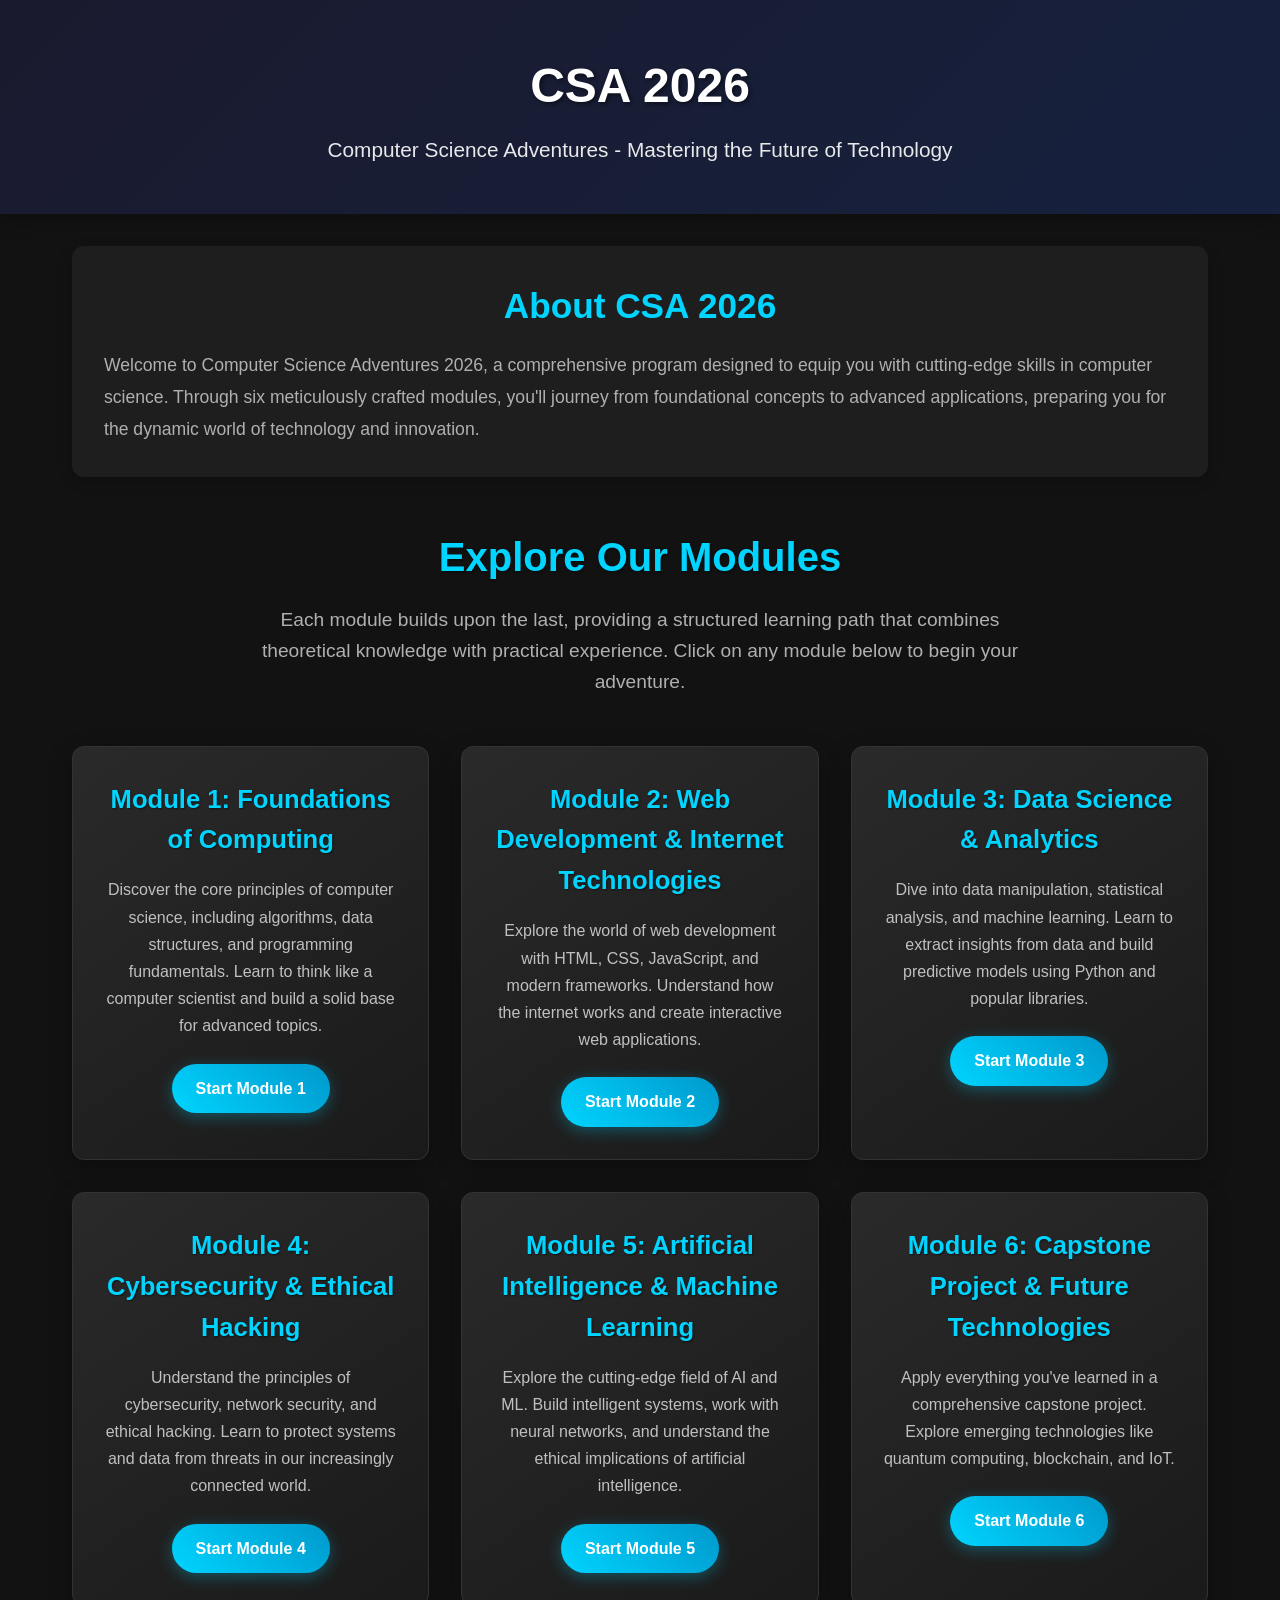
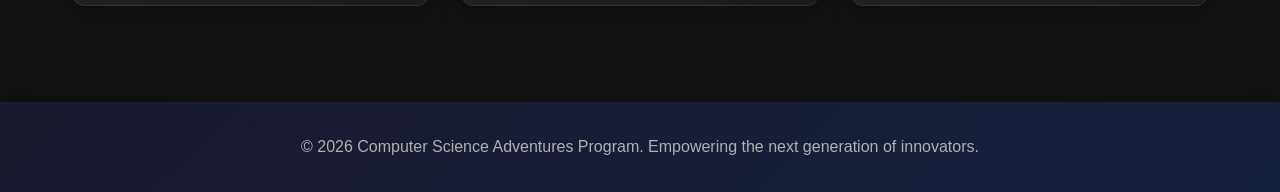
==== index.html @ fdfabc09 "Initial commit: Add landing page with dark theme and module descriptions" ====
<!DOCTYPE html>
<html lang="en">
<head>
    <meta charset="UTF-8">
    <meta name="viewport" content="width=device-width, initial-scale=1.0">
    <title>CSA 2026 - Computer Science Adventures</title>
    <link rel="stylesheet" href="styles.css">
</head>
<body>
    <header>
        <h1>CSA 2026</h1>
        <p>Computer Science Adventures - Mastering the Future of Technology</p>
    </header>
    <main>
        <section class="intro">
            <h2>About CSA 2026</h2>
            <p>Welcome to Computer Science Adventures 2026, a comprehensive program designed to equip you with cutting-edge skills in computer science. Through six meticulously crafted modules, you'll journey from foundational concepts to advanced applications, preparing you for the dynamic world of technology and innovation.</p>
        </section>
        <section class="hero">
            <h2>Explore Our Modules</h2>
            <p>Each module builds upon the last, providing a structured learning path that combines theoretical knowledge with practical experience. Click on any module below to begin your adventure.</p>
        </section>
        <section class="modules">
            <div class="module">
                <h3>Module 1: Foundations of Computing</h3>
                <p>Discover the core principles of computer science, including algorithms, data structures, and programming fundamentals. Learn to think like a computer scientist and build a solid base for advanced topics.</p>
                <a href="Content/Module 1/">Start Module 1</a>
            </div>
            <div class="module">
                <h3>Module 2: Web Development & Internet Technologies</h3>
                <p>Explore the world of web development with HTML, CSS, JavaScript, and modern frameworks. Understand how the internet works and create interactive web applications.</p>
                <a href="Content/Module 2/">Start Module 2</a>
            </div>
            <div class="module">
                <h3>Module 3: Data Science & Analytics</h3>
                <p>Dive into data manipulation, statistical analysis, and machine learning. Learn to extract insights from data and build predictive models using Python and popular libraries.</p>
                <a href="Content/Module 3/">Start Module 3</a>
            </div>
            <div class="module">
                <h3>Module 4: Cybersecurity & Ethical Hacking</h3>
                <p>Understand the principles of cybersecurity, network security, and ethical hacking. Learn to protect systems and data from threats in our increasingly connected world.</p>
                <a href="Content/Module 4/">Start Module 4</a>
            </div>
            <div class="module">
                <h3>Module 5: Artificial Intelligence & Machine Learning</h3>
                <p>Explore the cutting-edge field of AI and ML. Build intelligent systems, work with neural networks, and understand the ethical implications of artificial intelligence.</p>
                <a href="Content/Module 5/">Start Module 5</a>
            </div>
            <div class="module">
                <h3>Module 6: Capstone Project & Future Technologies</h3>
                <p>Apply everything you've learned in a comprehensive capstone project. Explore emerging technologies like quantum computing, blockchain, and IoT.</p>
                <a href="Content/Module 6/">Start Module 6</a>
            </div>
        </section>
    </main>
    <footer>
        <p>&copy; 2026 Computer Science Adventures Program. Empowering the next generation of innovators.</p>
    </footer>
</body>
</html>
---- styles.css ----
/* Basic reset */
* {
    margin: 0;
    padding: 0;
    box-sizing: border-box;
}

/* Body and general styles */
body {
    font-family: 'Arial', sans-serif;
    line-height: 1.6;
    color: #e0e0e0;
    background-color: #121212;
}

/* Header */
header {
    background: linear-gradient(135deg, #1a1a2e, #16213e);
    color: #fff;
    padding: 3rem 2rem;
    text-align: center;
    box-shadow: 0 4px 20px rgba(0, 0, 0, 0.3);
}

header h1 {
    font-size: 3rem;
    margin-bottom: 0.5rem;
    text-shadow: 2px 2px 4px rgba(0, 0, 0, 0.5);
}

header p {
    font-size: 1.3rem;
    opacity: 0.9;
}

/* Main content */
main {
    max-width: 1200px;
    margin: 0 auto;
    padding: 2rem;
}

/* Intro section */
.intro {
    background-color: #1e1e1e;
    border-radius: 12px;
    padding: 2rem;
    margin-bottom: 3rem;
    box-shadow: 0 4px 15px rgba(0, 0, 0, 0.2);
}

.intro h2 {
    color: #00d4ff;
    font-size: 2.2rem;
    margin-bottom: 1rem;
    text-align: center;
}

.intro p {
    font-size: 1.1rem;
    line-height: 1.8;
    color: #b0b0b0;
}

/* Hero section */
.hero {
    text-align: center;
    margin-bottom: 3rem;
}

.hero h2 {
    font-size: 2.5rem;
    margin-bottom: 1rem;
    color: #00d4ff;
    text-shadow: 1px 1px 3px rgba(0, 0, 0, 0.5);
}

.hero p {
    font-size: 1.2rem;
    color: #b0b0b0;
    max-width: 800px;
    margin: 0 auto;
}

/* Modules section */
.modules {
    display: flex;
    flex-wrap: wrap;
    gap: 2rem;
    justify-content: center;
}

.module {
    background: linear-gradient(145deg, #2a2a2a, #1a1a1a);
    border-radius: 12px;
    box-shadow: 0 8px 25px rgba(0, 0, 0, 0.3);
    padding: 2rem;
    flex: 1 1 350px;
    max-width: 400px;
    text-align: center;
    transition: all 0.3s ease;
    border: 1px solid #333;
}

.module:hover {
    transform: translateY(-10px);
    box-shadow: 0 12px 35px rgba(0, 212, 255, 0.2);
    border-color: #00d4ff;
}

.module h3 {
    font-size: 1.6rem;
    margin-bottom: 1rem;
    color: #00d4ff;
    text-shadow: 1px 1px 2px rgba(0, 0, 0, 0.5);
}

.module p {
    margin-bottom: 1.5rem;
    color: #c0c0c0;
    line-height: 1.7;
}

.module a {
    display: inline-block;
    background: linear-gradient(45deg, #00d4ff, #0099cc);
    color: #fff;
    padding: 0.75rem 1.5rem;
    text-decoration: none;
    border-radius: 25px;
    font-weight: bold;
    transition: all 0.3s ease;
    box-shadow: 0 4px 15px rgba(0, 212, 255, 0.3);
}

.module a:hover {
    background: linear-gradient(45deg, #0099cc, #0077aa);
    transform: scale(1.05);
    box-shadow: 0 6px 20px rgba(0, 212, 255, 0.4);
}

/* Footer */
footer {
    background: linear-gradient(135deg, #1a1a2e, #16213e);
    color: #b0b0b0;
    text-align: center;
    padding: 2rem;
    margin-top: 4rem;
    box-shadow: 0 -4px 20px rgba(0, 0, 0, 0.3);
}

footer p {
    font-size: 1rem;
}

/* Responsive design */
@media (max-width: 768px) {
    header {
        padding: 2rem 1rem;
    }

    header h1 {
        font-size: 2.5rem;
    }

    header p {
        font-size: 1.1rem;
    }

    main {
        padding: 1rem;
    }

    .intro {
        padding: 1.5rem;
    }

    .intro h2 {
        font-size: 1.8rem;
    }

    .hero h2 {
        font-size: 2rem;
    }

    .modules {
        gap: 1.5rem;
    }

    .module {
        flex: 1 1 100%;
        max-width: none;
        padding: 1.5rem;
    }

    .module h3 {
        font-size: 1.4rem;
    }
}

@media (max-width: 480px) {
    header h1 {
        font-size: 2rem;
    }

    .hero h2 {
        font-size: 1.8rem;
    }

    .module h3 {
        font-size: 1.3rem;
    }

    .module p {
        font-size: 0.95rem;
    }
}
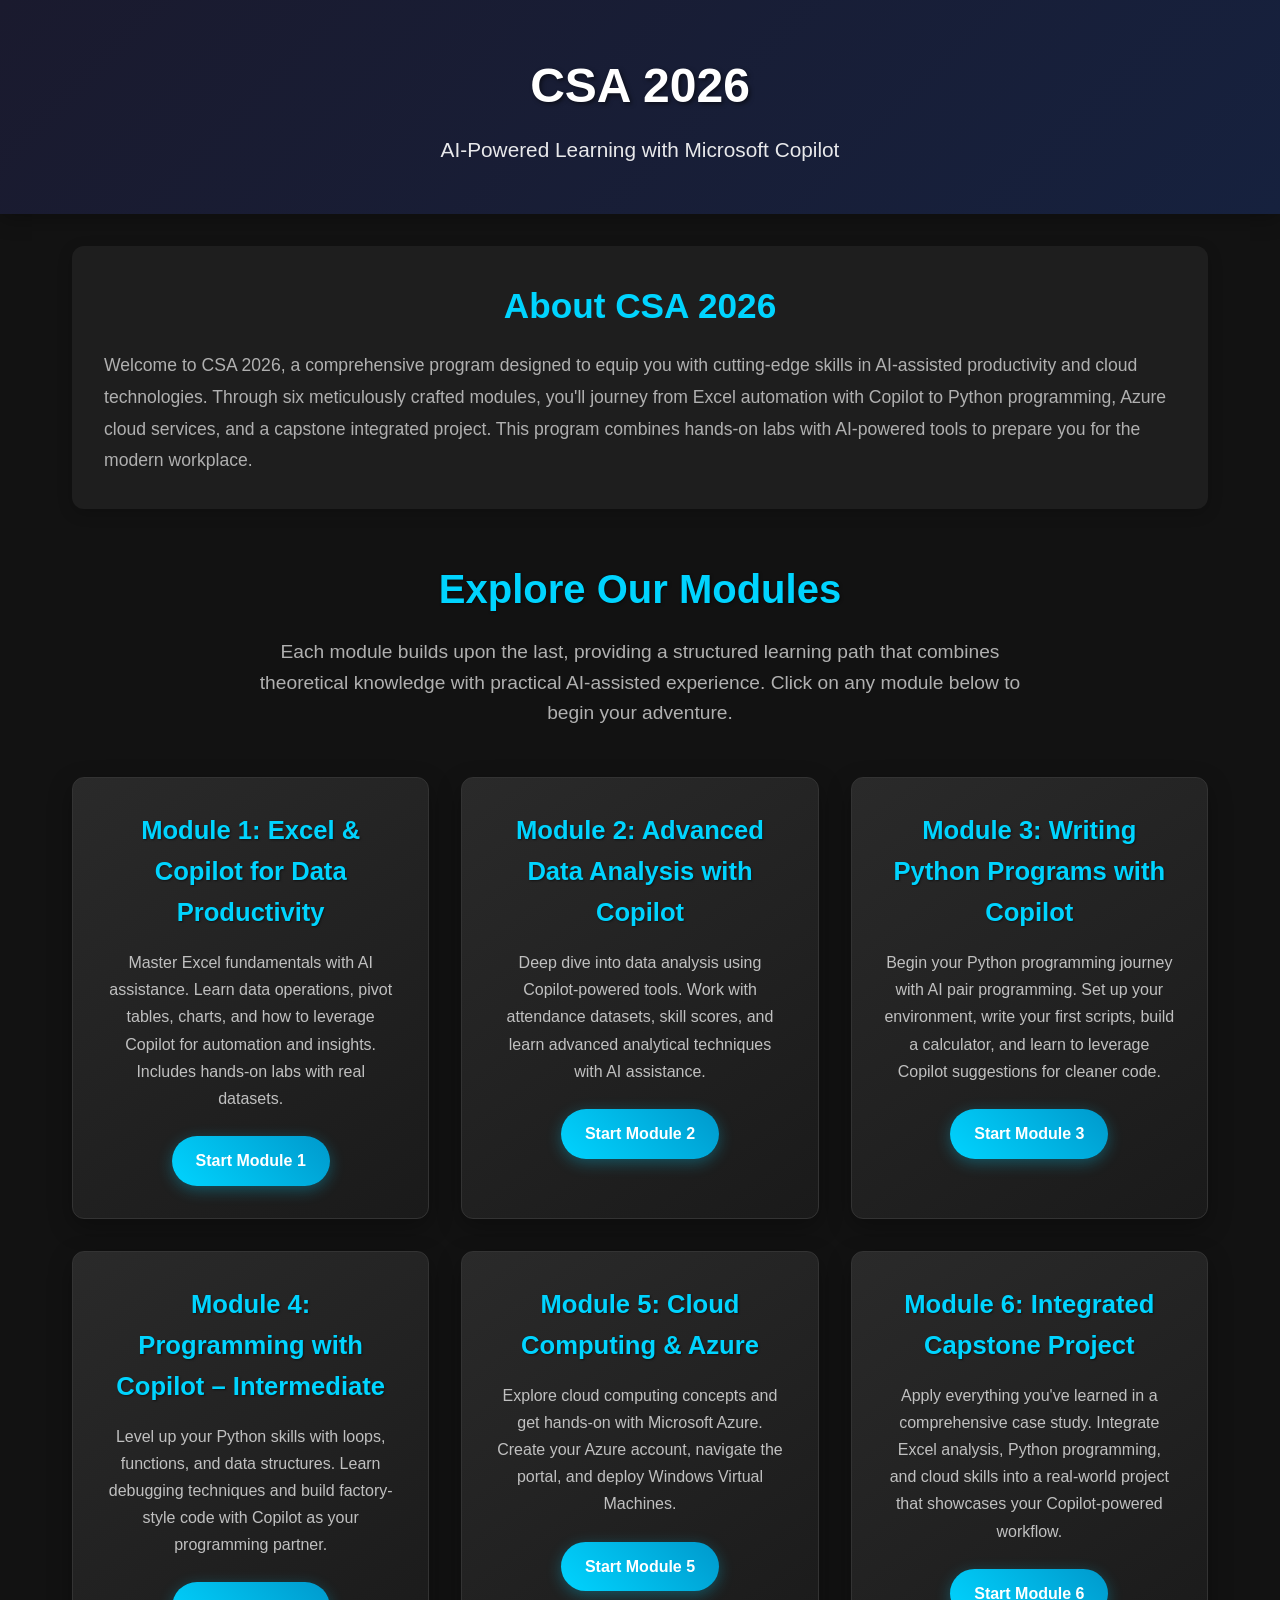
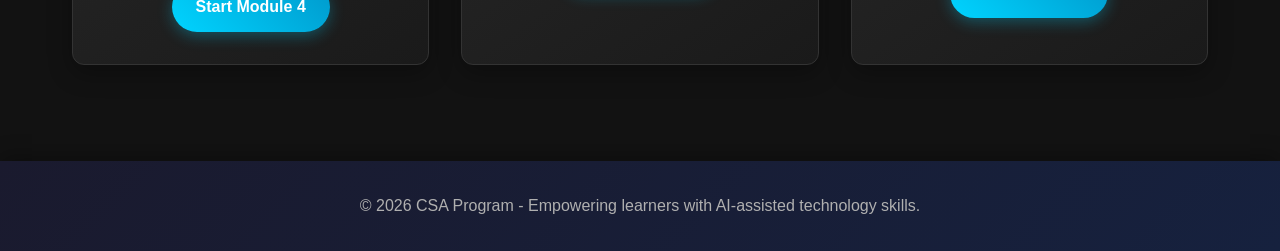
==== commit 34969d6e: "Add landing page for CSA 2026 course modules - Updated index.html with accurate module descriptions " ====
--- a/index.html
+++ b/index.html
@@ -3,58 +3,58 @@
 <head>
     <meta charset="UTF-8">
     <meta name="viewport" content="width=device-width, initial-scale=1.0">
-    <title>CSA 2026 - Computer Science Adventures</title>
+    <title>CSA 2026 - AI-Powered Learning with Copilot</title>
     <link rel="stylesheet" href="styles.css">
 </head>
 <body>
     <header>
         <h1>CSA 2026</h1>
-        <p>Computer Science Adventures - Mastering the Future of Technology</p>
+        <p>AI-Powered Learning with Microsoft Copilot</p>
     </header>
     <main>
         <section class="intro">
             <h2>About CSA 2026</h2>
-            <p>Welcome to Computer Science Adventures 2026, a comprehensive program designed to equip you with cutting-edge skills in computer science. Through six meticulously crafted modules, you'll journey from foundational concepts to advanced applications, preparing you for the dynamic world of technology and innovation.</p>
+            <p>Welcome to CSA 2026, a comprehensive program designed to equip you with cutting-edge skills in AI-assisted productivity and cloud technologies. Through six meticulously crafted modules, you'll journey from Excel automation with Copilot to Python programming, Azure cloud services, and a capstone integrated project. This program combines hands-on labs with AI-powered tools to prepare you for the modern workplace.</p>
         </section>
         <section class="hero">
             <h2>Explore Our Modules</h2>
-            <p>Each module builds upon the last, providing a structured learning path that combines theoretical knowledge with practical experience. Click on any module below to begin your adventure.</p>
+            <p>Each module builds upon the last, providing a structured learning path that combines theoretical knowledge with practical AI-assisted experience. Click on any module below to begin your adventure.</p>
         </section>
         <section class="modules">
             <div class="module">
-                <h3>Module 1: Foundations of Computing</h3>
-                <p>Discover the core principles of computer science, including algorithms, data structures, and programming fundamentals. Learn to think like a computer scientist and build a solid base for advanced topics.</p>
+                <h3>Module 1: Excel & Copilot for Data Productivity</h3>
+                <p>Master Excel fundamentals with AI assistance. Learn data operations, pivot tables, charts, and how to leverage Copilot for automation and insights. Includes hands-on labs with real datasets.</p>
                 <a href="Content/Module 1/">Start Module 1</a>
             </div>
             <div class="module">
-                <h3>Module 2: Web Development & Internet Technologies</h3>
-                <p>Explore the world of web development with HTML, CSS, JavaScript, and modern frameworks. Understand how the internet works and create interactive web applications.</p>
+                <h3>Module 2: Advanced Data Analysis with Copilot</h3>
+                <p>Deep dive into data analysis using Copilot-powered tools. Work with attendance datasets, skill scores, and learn advanced analytical techniques with AI assistance.</p>
                 <a href="Content/Module 2/">Start Module 2</a>
             </div>
             <div class="module">
-                <h3>Module 3: Data Science & Analytics</h3>
-                <p>Dive into data manipulation, statistical analysis, and machine learning. Learn to extract insights from data and build predictive models using Python and popular libraries.</p>
+                <h3>Module 3: Writing Python Programs with Copilot</h3>
+                <p>Begin your Python programming journey with AI pair programming. Set up your environment, write your first scripts, build a calculator, and learn to leverage Copilot suggestions for cleaner code.</p>
                 <a href="Content/Module 3/">Start Module 3</a>
             </div>
             <div class="module">
-                <h3>Module 4: Cybersecurity & Ethical Hacking</h3>
-                <p>Understand the principles of cybersecurity, network security, and ethical hacking. Learn to protect systems and data from threats in our increasingly connected world.</p>
+                <h3>Module 4: Programming with Copilot – Intermediate</h3>
+                <p>Level up your Python skills with loops, functions, and data structures. Learn debugging techniques and build factory-style code with Copilot as your programming partner.</p>
                 <a href="Content/Module 4/">Start Module 4</a>
             </div>
             <div class="module">
-                <h3>Module 5: Artificial Intelligence & Machine Learning</h3>
-                <p>Explore the cutting-edge field of AI and ML. Build intelligent systems, work with neural networks, and understand the ethical implications of artificial intelligence.</p>
+                <h3>Module 5: Cloud Computing & Azure</h3>
+                <p>Explore cloud computing concepts and get hands-on with Microsoft Azure. Create your Azure account, navigate the portal, and deploy Windows Virtual Machines.</p>
                 <a href="Content/Module 5/">Start Module 5</a>
             </div>
             <div class="module">
-                <h3>Module 6: Capstone Project & Future Technologies</h3>
-                <p>Apply everything you've learned in a comprehensive capstone project. Explore emerging technologies like quantum computing, blockchain, and IoT.</p>
+                <h3>Module 6: Integrated Capstone Project</h3>
+                <p>Apply everything you've learned in a comprehensive case study. Integrate Excel analysis, Python programming, and cloud skills into a real-world project that showcases your Copilot-powered workflow.</p>
                 <a href="Content/Module 6/">Start Module 6</a>
             </div>
         </section>
     </main>
     <footer>
-        <p>&copy; 2026 Computer Science Adventures Program. Empowering the next generation of innovators.</p>
+        <p>&copy; 2026 CSA Program - Empowering learners with AI-assisted technology skills.</p>
     </footer>
 </body>
 </html>
